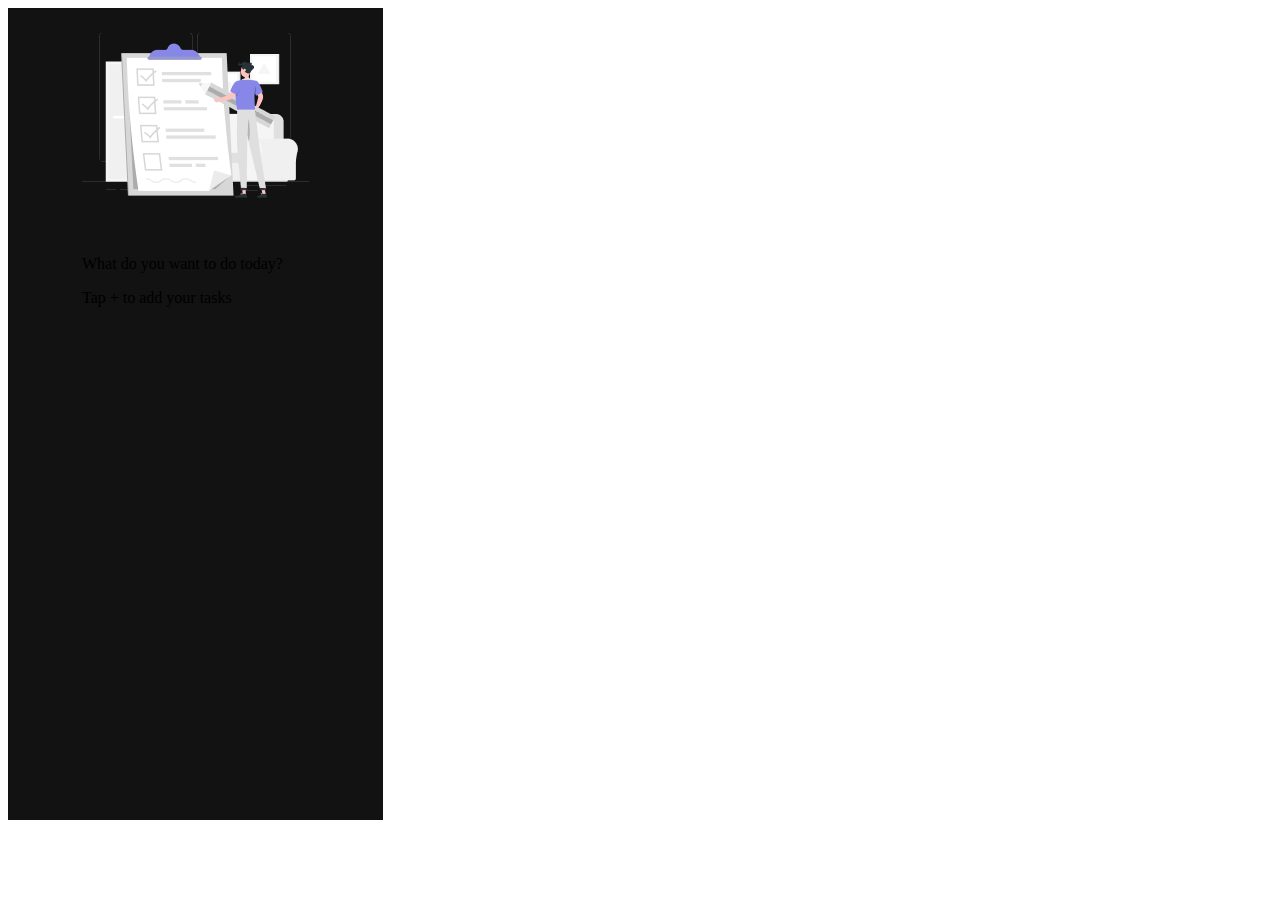
==== ToDoList/index.html @ 368a30cd "Add files via upload" ====
<!DOCTYPE html>
<html lang="en">

<head>
    <meta charset="UTF-8">
    <meta name="viewport" content="width=device-width, initial-scale=1.0">
    <title>Document</title>
    <link rel="stylesheet" href="style.css">
</head>

<body>
    <div class="container">
        <div class="statusbar">

        </div>
        <div class="index">
            <div class="infos">
                <img class="check" src="imgs/Checklist-rafiki 1.png" alt="">
                <p class="info1">What do you want to do today?</p>
                <p class="info2">Tap + to add your tasks</p>
            </div>
            <div class="navBar">

            </div>
        </div>
</body>

</html>
---- ToDoList/style.css ----
.container {
    width: 375px;
    height: 812px;
    top: -3118px;
    left: -4070px;
    gap: 0px;
    opacity: 0px;
    background-color: #121212;
    display: block;

}
.index{
    display: flex;
    justify-content: center;
}
.infos{
    align-items: center;
}
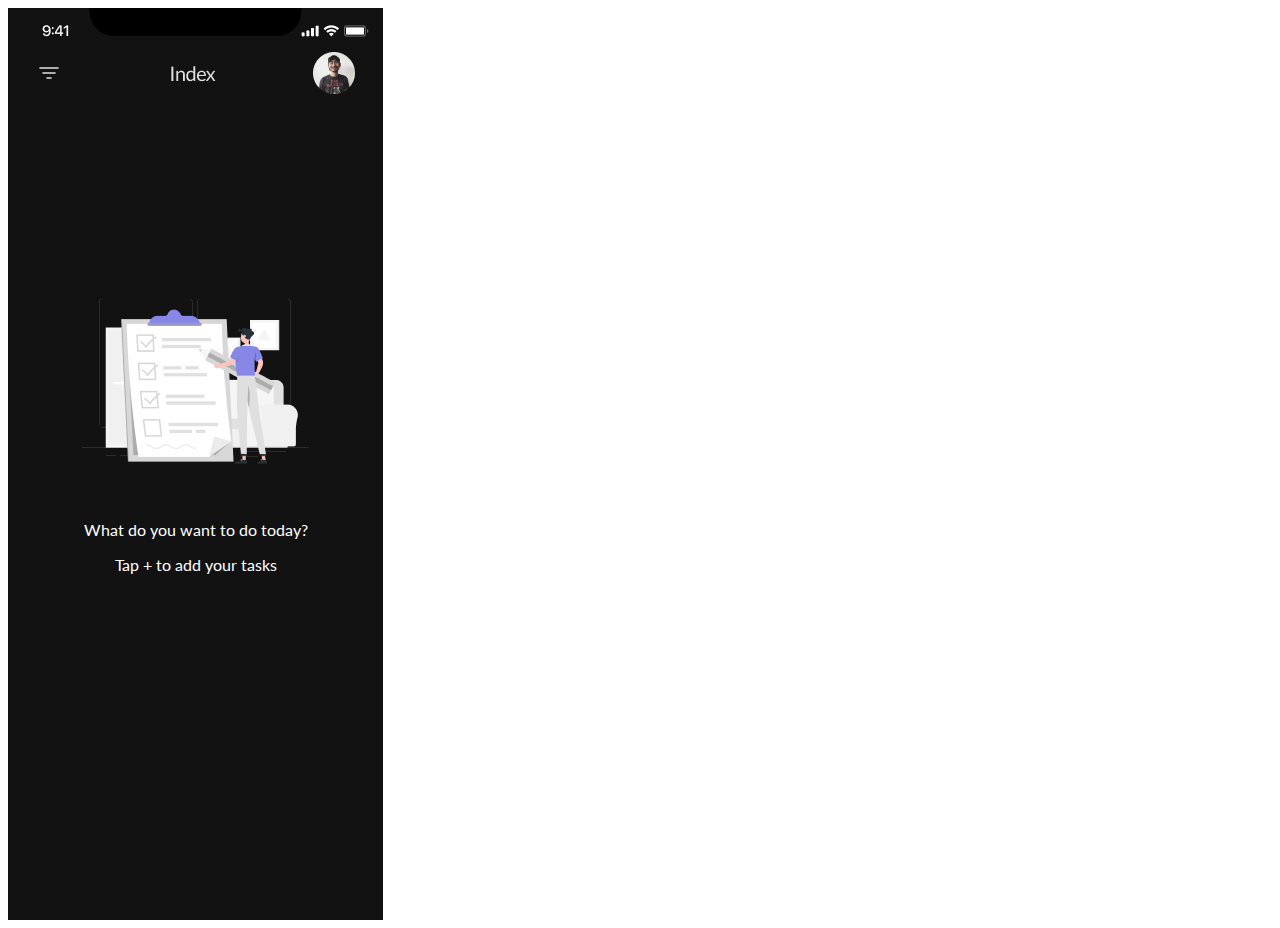
==== commit e27ec129: "23/04" ====
--- a/ToDoList/index.html
+++ b/ToDoList/index.html
@@ -6,23 +6,33 @@
     <meta name="viewport" content="width=device-width, initial-scale=1.0">
     <title>Document</title>
     <link rel="stylesheet" href="style.css">
+    <link rel="preconnect" href="https://fonts.googleapis.com">
+    <link rel="preconnect" href="https://fonts.gstatic.com" crossorigin>
+    <link
+        href="https://fonts.googleapis.com/css2?family=Lato:ital,wght@0,100;0,300;0,400;0,700;0,900;1,100;1,300;1,400;1,700;1,900&display=swap"
+        rel="stylesheet">
 </head>
 
 <body>
     <div class="container">
         <div class="statusbar">
-
+            <img src="imgs/iPhone X (or newer).png" alt="">
         </div>
-        <div class="index">
+        <div class="indexbar">
+            <img src="imgs/Group 172.png" alt="">
+        </div>
+        <div class="indexinf">
             <div class="infos">
                 <img class="check" src="imgs/Checklist-rafiki 1.png" alt="">
                 <p class="info1">What do you want to do today?</p>
                 <p class="info2">Tap + to add your tasks</p>
             </div>
-            <div class="navBar">
+        </div>
 
-            </div>
+        <div class="navBar">
+
         </div>
+    </div>
 </body>
 
 </html>--- a/ToDoList/style.css
+++ b/ToDoList/style.css
@@ -1,18 +1,37 @@
 .container {
-    width: 375px;
-    height: 812px;
+    max-width: 375px;
+    height: 912px;
     top: -3118px;
     left: -4070px;
     gap: 0px;
     opacity: 0px;
     background-color: #121212;
-    display: block;
+    display: l;
+    
 
 }
-.index{
-    display: flex;
-    justify-content: center;
+
+.statusbar {
+    width: 375px;
+    height: 44px;
 }
-.infos{
-    align-items: center;
+
+
+.indexbar {
+    margin-left: 20px;
+    width: 327px;
+    height: 42px;
+    top: 57px;
+    left: 24px;
+    opacity: 0px;
+}
+
+.indexinf {
+    padding-top: 180px;
+}
+
+.infos {
+    text-align: center;
+    color: white;
+    font-family: Lato
 }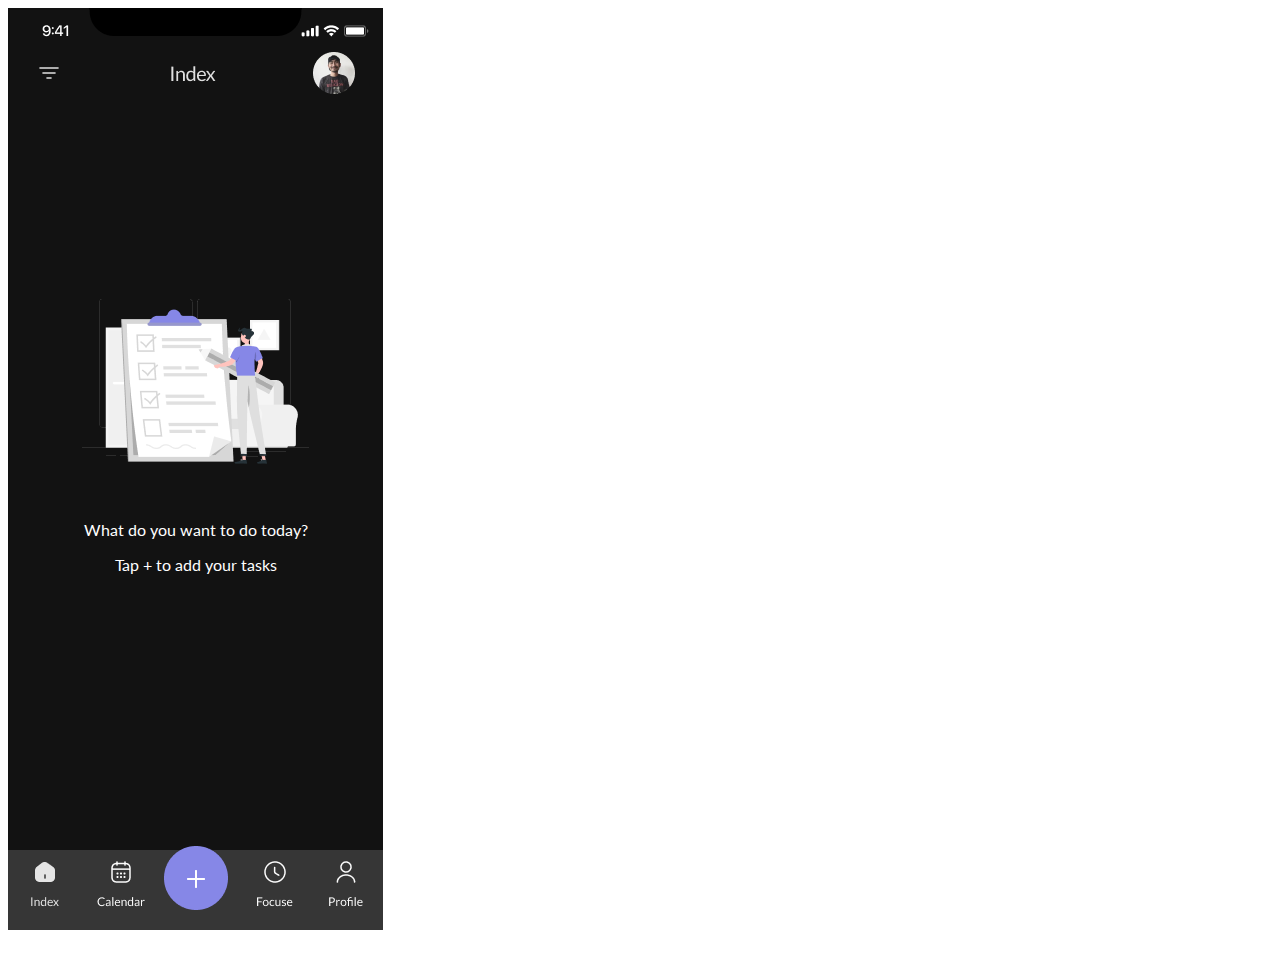
==== commit d6caeeec: "upt 2" ====
--- a/ToDoList/index.html
+++ b/ToDoList/index.html
@@ -31,6 +31,17 @@
 
         <div class="navBar">
 
+            <img class="indexIcon" src="imgs/Navbarra/Group 167.png" alt="">
+            <img src="imgs/Navbarra/Group 168.png" alt="" class="calendar">
+            <div class="btnplus">
+                <a href="task.html" class="plus">
+                    <img class="elipse" src="imgs/Navbarra/add/Ellipse 14.png" alt="">
+                    <img src="imgs/Navbarra/add/add.png" alt="" class="add">
+                </a>
+            </div>
+            <img src="imgs/Navbarra/Group 169.png" alt="" class="focuse">
+            <img src="imgs/Navbarra/Group 170.png" alt="" class="profile">
+
         </div>
     </div>
 </body>
--- a/ToDoList/style.css
+++ b/ToDoList/style.css
@@ -6,13 +6,11 @@
     gap: 0px;
     opacity: 0px;
     background-color: #121212;
-    display: l;
-    
 
 }
 
 .statusbar {
-    width: 375px;
+    max-width: 375px;
     height: 44px;
 }
 
@@ -28,10 +26,78 @@
 
 .indexinf {
     padding-top: 180px;
+    padding-bottom: 230px;
 }
 
 .infos {
     text-align: center;
     color: white;
     font-family: Lato
+}
+
+.navBar {
+    max-width: auto;
+    height: 80px;
+    margin-top: 30px;
+    opacity: 0px;
+    background-color:#363636;
+    ;
+
+}
+
+.indexIcon,
+.calendar,
+.focuse,
+.profile {
+    width: 48px;
+    height: 50px;
+    top: 36px;
+    left: 20px;
+    position: relative;
+    display: inline-block;
+    top: 0;
+    left: 0;
+    margin-top: 10px;
+}
+
+.indexIcon {
+   margin-left: 14px;
+   z-index: 1px;
+}
+
+.calendar {
+    margin-left: 23px;
+    z-index: 2px;
+}
+
+.focuse {
+    margin-left: 33px;
+    z-index: 3px;
+}
+
+.profile {
+    margin-left: 20px;
+    z-index: 4px;
+}
+
+.btnplus{
+    width: 64px;
+    height: 64px;
+    position: relative;
+    display: inline-block;
+    margin-bottom: 40px;
+}
+.elipse {
+    width: 64px;
+    height: 64px;
+    margin-top: -9px;
+    margin-left: 15px;
+}
+
+.add {
+    width: 32px;
+    height: 32px;
+    margin-bottom: 15px;
+    margin-left: -47.7px;
+
 }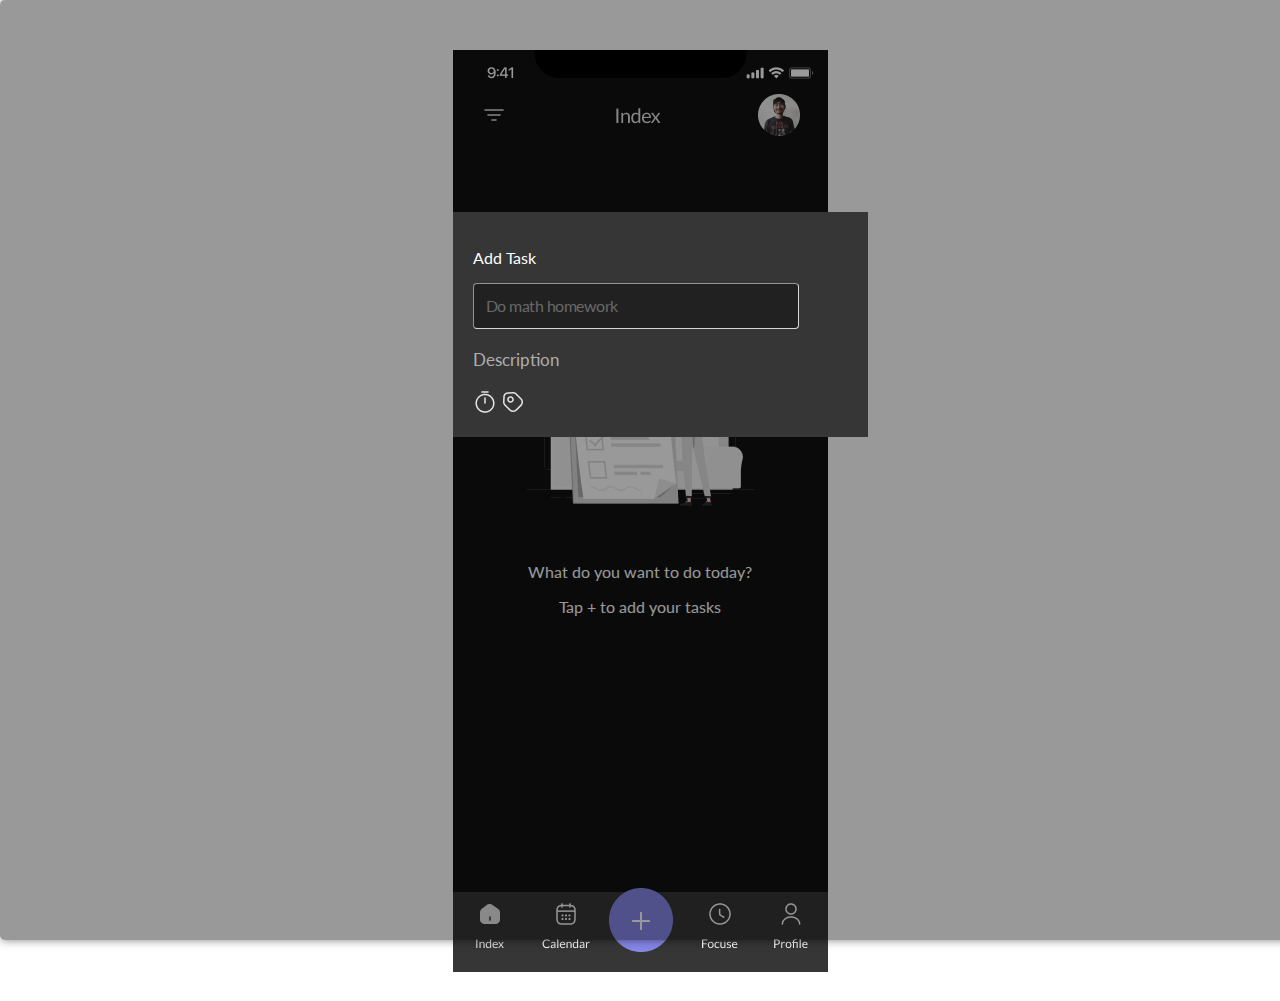
==== commit 517a32a5: "final" ====
--- a/ToDoList/index.html
+++ b/ToDoList/index.html
@@ -5,9 +5,11 @@
     <meta charset="UTF-8">
     <meta name="viewport" content="width=device-width, initial-scale=1.0">
     <title>Document</title>
-    <link rel="stylesheet" href="style.css">
+    <link rel="stylesheet" href="CSS/style.css">
+    <link rel="stylesheet" href="CSS/modalTask.css">
     <link rel="preconnect" href="https://fonts.googleapis.com">
     <link rel="preconnect" href="https://fonts.gstatic.com" crossorigin>
+    <link rel="stylesheet" href="CSS/category.css">
     <link
         href="https://fonts.googleapis.com/css2?family=Lato:ital,wght@0,100;0,300;0,400;0,700;0,900;1,100;1,300;1,400;1,700;1,900&display=swap"
         rel="stylesheet">
@@ -34,7 +36,7 @@
             <img class="indexIcon" src="imgs/Navbarra/Group 167.png" alt="">
             <img src="imgs/Navbarra/Group 168.png" alt="" class="calendar">
             <div class="btnplus">
-                <a href="task.html" class="plus">
+                <a href="#" id="plus" class="plus">
                     <img class="elipse" src="imgs/Navbarra/add/Ellipse 14.png" alt="">
                     <img src="imgs/Navbarra/add/add.png" alt="" class="add">
                 </a>
@@ -44,6 +46,30 @@
 
         </div>
     </div>
+    <div id="myModal" class="modal">
+        <div class="modal-content">
+            <span class="close"></span>
+            <p>Add Task</p>
+            <input type="text" id="texto" name="texto" placeholder="Do math homework">
+            <p class="desc">Description</p>
+            <div class="outlines">
+                <img src="imgs/taskscreen/timer.png" alt="">
+                <a href="#" id="tag" class="categorybtn"><img src="imgs/taskscreen/tag.png" alt=""></a>
+                
+            </div>
+
+        </div>
+
+    </div>
+    <div id="tagModal" class="categoryModal">
+        <div class="category-content">
+            <span class="close"></span>
+            
+        </div>
+    </div>
+
+    <script src="JS/main.js"></script>
 </body>
 
+
 </html>--- a/ToDoList/CSS/style.css
+++ b/ToDoList/CSS/style.css
@@ -0,0 +1,104 @@
+.container {
+    max-width: 375px;
+    height: 912px;
+    top: -3118px;
+    left: -4070px;
+    gap: 0px;
+    opacity: 0px;
+    background-color: #121212;
+
+}
+
+.statusbar {
+    max-width: 375px;
+    height: 44px;
+}
+
+
+.indexbar {
+    margin-left: 20px;
+    width: 327px;
+    height: 42px;
+    top: 57px;
+    left: 24px;
+    opacity: 0px;
+}
+
+.indexinf {
+    padding-top: 180px;
+    padding-bottom: 230px;
+}
+
+.infos {
+    text-align: center;
+    color: white;
+    font-family: Lato
+}
+
+.navBar {
+    max-width: auto;
+    height: 80px;
+    margin-top: 30px;
+    opacity: 0px;
+    background-color:#363636;
+    ;
+
+}
+
+.indexIcon,
+.calendar,
+.focuse,
+.profile {
+    width: 48px;
+    height: 50px;
+    top: 36px;
+    left: 20px;
+    position: relative;
+    display: inline-block;
+    top: 0;
+    left: 0;
+    margin-top: 10px;
+}
+
+.indexIcon {
+   margin-left: 14px;
+   z-index: 1px;
+}
+
+.calendar {
+    margin-left: 23px;
+    z-index: 2px;
+}
+
+.focuse {
+    margin-left: 33px;
+    z-index: 3px;
+}
+
+.profile {
+    margin-left: 20px;
+    z-index: 4px;
+}
+
+.btnplus{
+    width: 64px;
+    height: 64px;
+    position: relative;
+    display: inline-block;
+    margin-bottom: 40px;
+}
+.elipse {
+    width: 64px;
+    height: 64px;
+    margin-top: -9px;
+    margin-left: 15px;
+}
+
+.add {
+    width: 32px;
+    height: 32px;
+    margin-bottom: 15px;
+    margin-left: -47.7px;
+
+}
+
--- a/ToDoList/CSS/modalTask.css
+++ b/ToDoList/CSS/modalTask.css
@@ -0,0 +1,69 @@
+.modal {
+    display: block;
+    position: fixed;
+    z-index: 1;
+    left: 0;
+    top: 0;
+    width: 100%;
+    height: 100%;
+    overflow: auto;
+    background-color: rgba(0, 0, 0, 0.4);
+}
+
+.modal-content {
+    font-family: lato;
+    color: white;
+    background-color: #363636;
+    margin: 15% auto;
+    padding: 20px;
+    border-radius: 16px, 0px, 0px;
+    max-width: 375px;
+}
+
+.close {
+    color: #aaa;
+    float: right;
+    font-size: 28px;
+    font-weight: bold;
+}
+
+.close:hover,
+.close:focus {
+    color: black;
+    text-decoration: none;
+    cursor: pointer;
+}
+
+input {
+    background-color: #1D1D1D;
+    width: 80%;
+    height: Hug (48px)px;
+    top: 146px;
+    left: 24px;
+    padding: 12px;
+    gap: 12px;
+    border-radius: 4px 4px 4px 4px;
+    border: 0.8px 0.8px 0.8px 0.8px;
+    opacity: 0px;
+    border-color: white;
+    border-width: 0.8px;
+    color: white;
+    font-family: Lato;
+    font-size: 16px;
+    font-weight: 400;
+    line-height: 20px;
+    letter-spacing: -0.5px;
+    text-align: left;
+    opacity: 80%;
+}
+
+.desc {
+    font-family: Lato;
+    font-size: 17px;
+    font-weight: 400;
+    line-height: 27.09px;
+    text-align: left;
+    color: #AFAFAF;
+    ;
+
+}--- a/ToDoList/CSS/category.css
+++ b/ToDoList/CSS/category.css
@@ -0,0 +1,102 @@
+@import url('https://fonts.googleapis.com/css2?family=Lato:ital,wght@0,100;0,300;0,400;0,700;0,900;1,100;1,300;1,400;1,700;1,900&display=swap');
+ 
+ body{
+    
+    display: flex;
+    justify-content: center;
+    margin-top: 50px;
+
+}
+
+#categoryscreen {
+    width: 327px;
+    top: 128px;
+    left: 24px;
+    gap: 0px;
+    border-radius: 4px 0px 0px 0px;
+    opacity: 0px;
+    background-color: #363636;
+    
+
+}
+    
+.categoryhead{
+    font-family: Lato;
+    color: white;
+    padding-top: 12px;
+    text-align: center;
+    
+}
+
+.categoryhead p{
+    margin: 0px
+}
+
+.imgs{
+    display: flex;
+    flex-wrap: wrap;
+    text-align: center;
+    justify-content: flex-start;
+    flex-direction: column;
+    align-items: center;
+    width: 30%;
+    margin: 2px;
+    
+    
+}
+
+.category{
+   padding: 10px;
+   font-family: Lato;
+    color: white;
+    display: flex;
+    justify-content: flex-start;
+    flex-wrap: wrap;
+    max-width: 337px;
+    margin-left: 17px;
+}
+
+.Add{
+   justify-content: center;
+    display: flex;
+    padding: 10px;
+    margin-left: 5px;
+}
+
+
+button{
+    background-color: #363636;
+    border: none;
+
+
+
+    
+}
+
+.overlay {
+    position: fixed;
+    top: 0;
+    left: 0;
+    width: 100%;
+    height: 100%;
+    background-color: rgba(0, 0, 0, 0.5);
+    display: none;
+    justify-content: center;
+    align-items: center;
+}
+
+.modal {
+    
+    padding: 20px;
+    border-radius: 5px;
+    box-shadow: 0 0 10px rgba(0, 0, 0, 0.5);
+}
+
+.fechar {
+    position: absolute;
+    top: 10px;
+    right: 10px;
+    cursor: pointer;
+}
+
+
